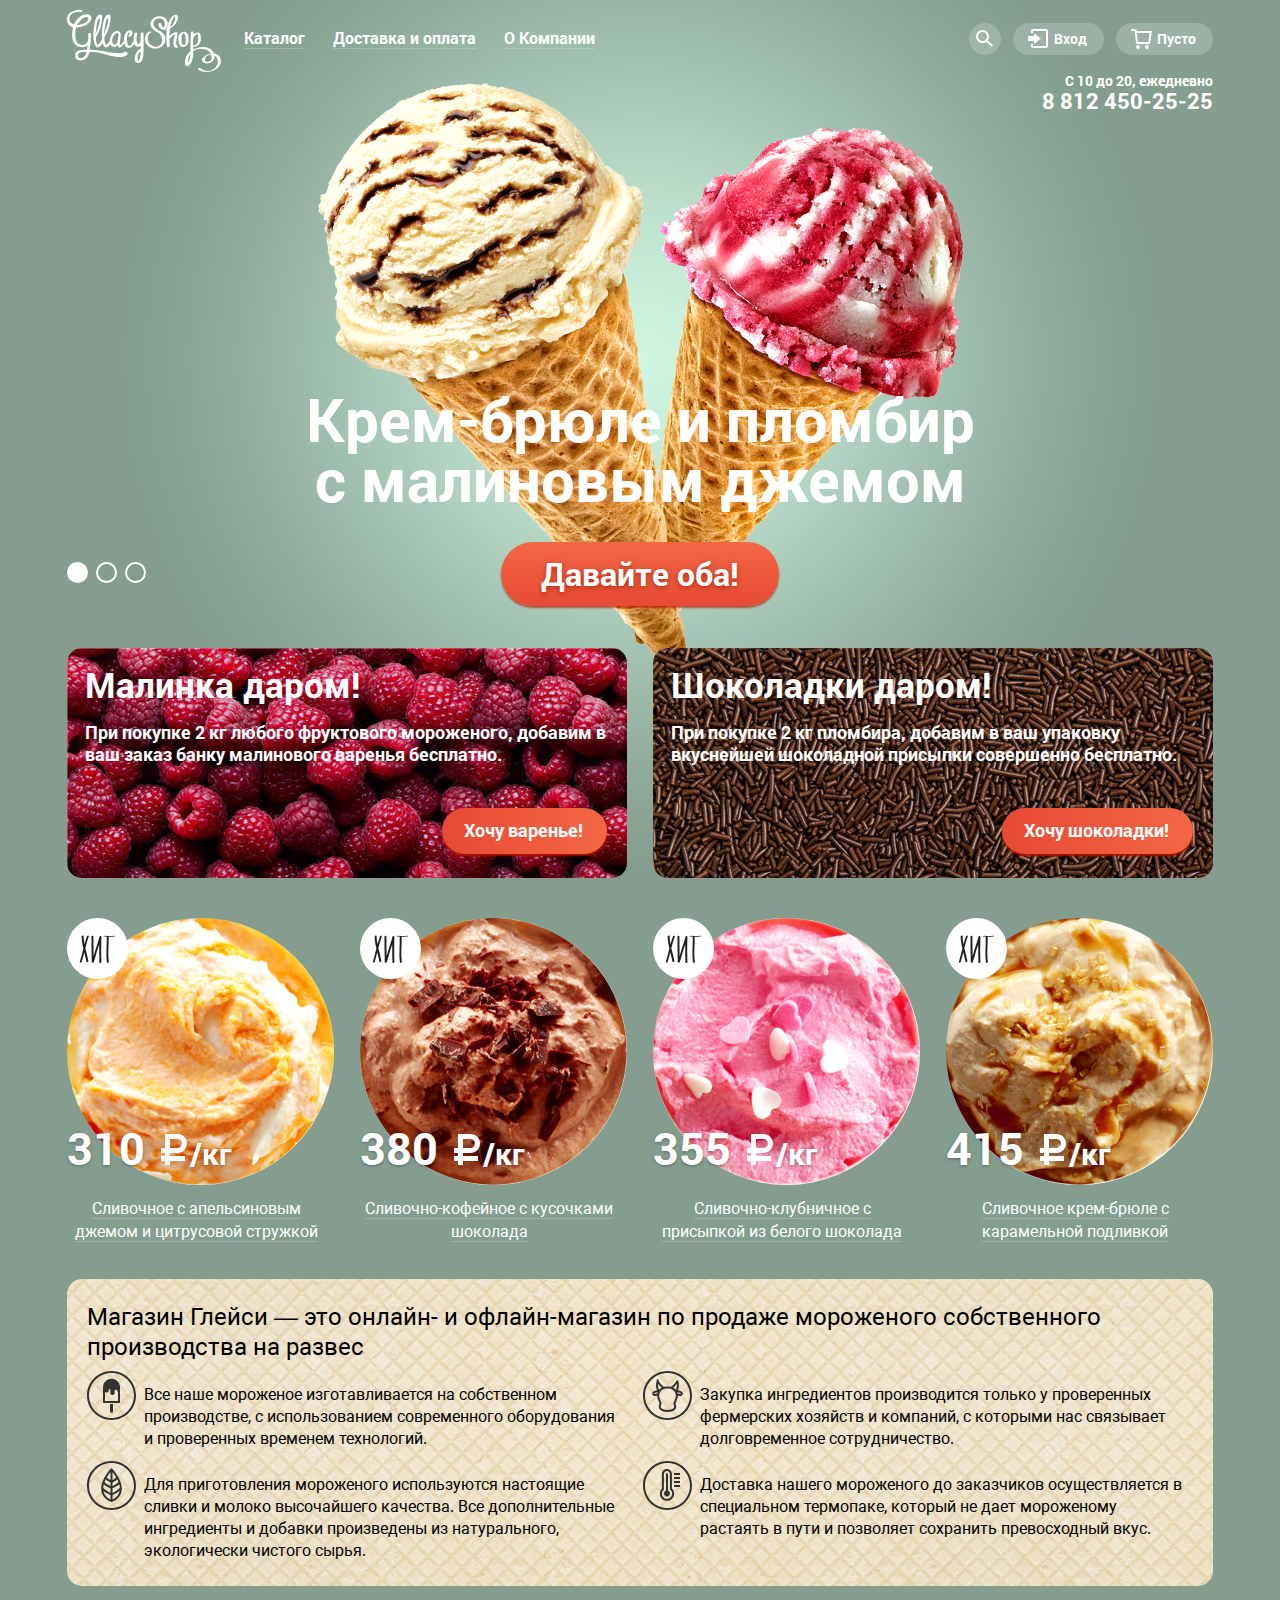
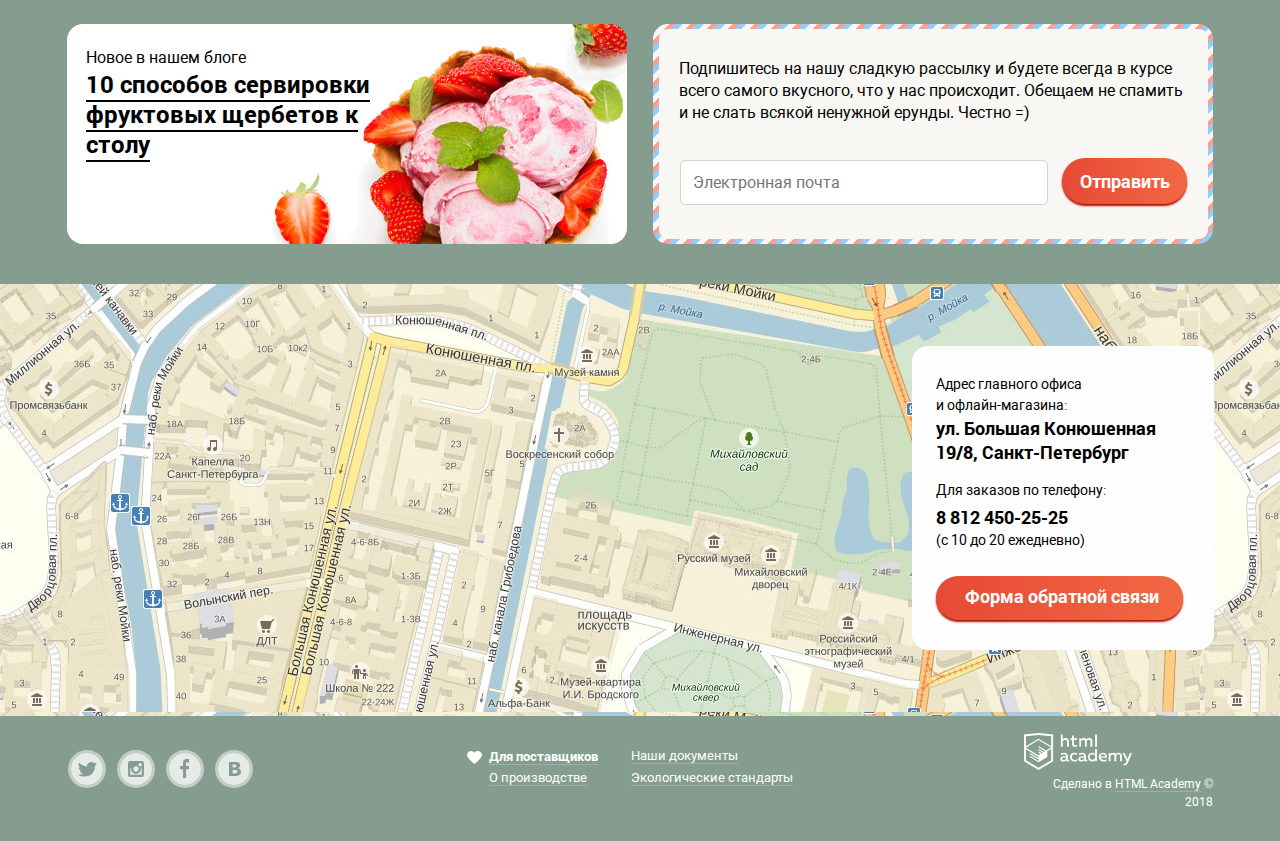
==== index.html @ 511d73eb "Оживление формы и карты" ====
<!DOCTYPE html>
<html lang="ru">

<head>
    <meta charset="utf-8">
    <title>HTML Academy: Глейси</title>
    <link href="css/normalize.css" rel="stylesheet">
    <link href="css/style.css" rel="stylesheet">
</head>

<body>
    <svg style="display:none">
        <symbol id="icon-search" viewBox="0 0 17 17">
            <path d="M16.958 15.527L11.75 10.32A6.455 6.455 0 0 0 13 6.5 6.5 6.5 0 1 0 6.5 13a6.465 6.465 0 0 0 3.839-1.263l5.205 5.204 1.414-1.414zM6.5 11C4.019 11 2 8.981 2 6.5S4.019 2 6.5 2 11 4.019 11 6.5 8.981 11 6.5 11z" />
        </symbol>
        <symbol id="icon-enter" viewBox="0 0 21 19">
            <path d="M6 14.875L12.917 9.5 6 4.125v2.917H-.042v4.917H6z" />
            <path d="M18 0H5C3.9 0 3 .9 3 2v2h2V2h13v15H5v-2H3v2c0 1.1.9 2 2 2h13c1.1 0 2-.9 2-2V2c0-1.1-.9-2-2-2z" />
        </symbol>
        <symbol id="icon-basket" viewBox="0 0 21 20">
            <path d="M5.657 2.031L5.422 0H0v2h3.64l1.5 13h13.988l1.699-12.969H5.657zM17.372 13H6.922L5.888 4.031h12.66L17.372 13z" />
            <circle cx="6.984" cy="18" r="2" />
            <circle cx="15.984" cy="18" r="2" />
        </symbol>
        <symbol id="icon-twitter" viewBox="0 0 32 32">
            <path d="M16 0C7.164 0 0 7.164 0 16c0 8.837 7.164 16 16 16 8.837 0 16-7.163 16-16 0-8.836-7.163-16-16-16zm7.944 12.809c-.251 6.516-3.463 10.832-10.992 10.702h-.486c-.447 0-4.543-.443-5.344-1.823 2.479.19 4.247-.406 5.12-1.136-1.048-.289-2.923-.461-3.251-2.848.384.104.618.221 1.299.113-1.307-.824-2.758-1.519-2.679-3.643.311.317 1.164.518 1.46.457-.768-.233-2.149-3.244-.974-4.781 1.984 1.79 4.075 3.482 7.804 3.643.227-2.214 1.24-3.699 3.168-4.325 1.84-.479 3.255.26 3.901 1.138.737-.224 1.453-.466 2.193-.685-.004.833-.569 1.463-.935 1.709.747.165 1.423-.475 1.423-.475-.184.963-1.094 1.725-1.707 1.954z" />
        </symbol>
        <symbol id="icon-instagram" viewBox="0 0 32 32">
            <path d="M20.916 16a4.938 4.938 0 1 1-9.877 0c0-.394.051-.773.138-1.14h-.897v6.838h11.396V14.86h-.897c.086.367.137.746.137 1.14z" />
            <path d="M15.978 18.659c1.466 0 2.659-1.193 2.659-2.659s-1.193-2.659-2.659-2.659c-1.466 0-2.659 1.193-2.659 2.659s1.192 2.659 2.659 2.659zm2.659-8.357h3.039v3.039h-3.039z" />
            <path d="M16 0C7.164 0 0 7.164 0 16c0 8.837 7.164 16 16 16 8.837 0 16-7.163 16-16 0-8.836-7.163-16-16-16zm7.955 21.698a2.285 2.285 0 0 1-2.279 2.279H10.279A2.285 2.285 0 0 1 8 21.698V10.302a2.286 2.286 0 0 1 2.279-2.279h11.396a2.286 2.286 0 0 1 2.279 2.279v11.396z" />
        </symbol>
        <symbol id="icon-fb" viewBox="0 0 32 32">
            <path d="M16 0C7.164 0 0 7.163 0 16s7.164 16 16 16c8.837 0 16-7.164 16-16S24.837 0 16 0zm4.062 9.455h-3.021v3.444h3.021v3.445h-3.021v8.61H14.02v-8.61H11v-3.445h3.021V9.455c0-1.902 1.353-3.445 3.021-3.445h3.021v3.445z" />
        </symbol>
        <symbol id="icon-vk" viewBox="0 0 32 32">
            <path d="M16.637 14.495c.402-.019.719-.082.951-.188.326-.145.54-.33.641-.559.101-.229.15-.496.15-.797 0-.232-.058-.465-.174-.697-.116-.232-.322-.405-.617-.517-.264-.1-.592-.155-.984-.165a76.242 76.242 0 0 0-1.652-.014h-.339v2.965h.565c.571 0 1.057-.009 1.459-.028zm1.481 2.589c-.282-.081-.672-.125-1.166-.132a127.97 127.97 0 0 0-1.55-.009h-.79v3.493h.264c1.014 0 1.74-.003 2.18-.009a3.2 3.2 0 0 0 1.212-.245c.377-.157.633-.364.774-.625s.214-.562.214-.9c0-.446-.088-.788-.261-1.03-.17-.241-.464-.423-.877-.543z" />
            <path d="M16 0C7.164 0 0 7.164 0 16c0 8.837 7.164 16 16 16 8.837 0 16-7.163 16-16 0-8.836-7.163-16-16-16zm6.602 20.531a3.73 3.73 0 0 1-1.124 1.327c-.552.415-1.161.71-1.823.886s-1.501.264-2.519.264h-6.121V8.987h5.443c1.13 0 1.957.038 2.48.113a5.126 5.126 0 0 1 1.561.5c.533.27.929.632 1.189 1.087.26.455.392.975.392 1.558 0 .678-.179 1.278-.536 1.795-.358.518-.863.92-1.517 1.208v.075c.917.182 1.642.559 2.179 1.13.537.571.807 1.325.807 2.261 0 .678-.138 1.283-.411 1.817z" />
        </symbol>
        <symbol id="heart" viewBox="0 0 15 13">
            <path d="M10.799 0c-1.35 0-2.551.65-3.3 1.661A4.097 4.097 0 0 0 4.199 0C1.875 0 0 1.806 0 4.044 0 7.223 7.499 13 7.499 13s7.499-5.777 7.499-8.956C14.998 1.806 13.123 0 10.799 0z" />
        </symbol>
        <symbol id="cream" viewBox="0 0 49 49">
            <path d="M24.5 0C10.969 0 0 10.969 0 24.5S10.969 49 24.5 49 49 38.031 49 24.5 38.031 0 24.5 0zm0 47C12.093 47 2 36.906 2 24.5 2 12.093 12.093 2 24.5 2 36.906 2 47 12.093 47 24.5 47 36.906 36.906 47 24.5 47z" />
            <path d="M24.5 7.625c-4.355 0-7.94 3.278-8.436 7.5H16v16.917h17V15.125h-.063c-.497-4.222-4.082-7.5-8.437-7.5zM31 30.042H18v-9.257c.275.337.705.631 1.542.631 1.292 0 2.125-.713 2.125-1.625v-.875a.854.854 0 1 1 1.708 0c0 .009-.005.017-.005.025 0 .007.005.01.005.017v3.292s-.031 1.833 2.125 1.833c2.109 0 2.125-1.75 2.125-1.75v-2.25h.001l-.001-.005a1.344 1.344 0 0 1 2.688 0c0 .031.021.088.021.088s.034.609.667.894v8.982zm-8 10.083a1.5 1.5 0 1 0 3 0V33h-3v7.125z" />
        </symbol>
        <symbol id="cow" viewBox="0 0 49 49">
            <path d="M24.5 0C10.969 0 0 10.969 0 24.5S10.969 49 24.5 49 49 38.031 49 24.5 38.031 0 24.5 0zm0 47C12.093 47 2 36.906 2 24.5 2 12.093 12.093 2 24.5 2 36.906 2 47 12.093 47 24.5 47 36.906 36.906 47 24.5 47z" />
            <path d="M34.811 19.342c.86-1.711 1.88-4.987.433-9.482a1 1 0 0 0-1.825-.182c-1.271 2.268-4.038 5.927-6.047 6.094-.03.002-.054.019-.083.024A16.242 16.242 0 0 0 24.5 15.5c-.103 0-1.311.009-2.801.292-.025-.004-.045-.019-.071-.021-2.004-.167-4.773-3.827-6.048-6.095a1 1 0 1 0-1.824.183c-1.448 4.494-.427 7.771.433 9.482-1.744.22-3.954.777-4.757 2.188-.388.682-.38 1.464.024 2.201.514.939 1.399 1.245 2.334 1.245.816 0 1.668-.233 2.349-.482-.004.54.026 1.08.129 1.612.288 1.496 1.131 3.636 1.748 5.197.188.479.396 1.004.509 1.324-.235.614-.672 1.812-.766 2.484-.112.801.114 2.147 1.121 3.306 1.443 1.659 4.006 2.5 7.619 2.5 3.612 0 6.176-.841 7.619-2.5 1.007-1.158 1.233-2.505 1.121-3.306-.094-.673-.53-1.87-.767-2.484.114-.319.32-.843.509-1.32.617-1.563 1.462-3.704 1.75-5.201a8.483 8.483 0 0 0 .135-1.61c.679.248 1.528.48 2.342.48.936 0 1.82-.306 2.334-1.245.404-.737.412-1.519.024-2.201-.801-1.41-3.011-1.967-4.755-2.187zm-.953-6.634c.428 3.06-.477 5.157-1.031 6.112a9.905 9.905 0 0 0-.798-.872c-.544-.526-1.199-.934-1.891-1.258 1.483-1.051 2.801-2.673 3.72-3.982zm-18.716.002c.916 1.304 2.229 2.919 3.706 3.97-.701.329-1.359.744-1.892 1.283-.276.279-.533.57-.771.872-.549-.943-1.468-3.054-1.043-6.125zM11.21 22.77c-.089-.163-.063-.21-.04-.25.223-.391 1.387-1.006 3.609-1.233-.116.29-.217.582-.302.878-1.265.673-2.998 1.091-3.267.605zm21.558 2.959c-.252 1.313-1.058 3.354-1.646 4.844-.398 1.01-.609 1.552-.683 1.877l-.066.302.114.287c.283.71.711 1.908.772 2.351.001.009.096.858-.649 1.716-.72.826-2.363 1.812-6.11 1.812-3.747 0-5.391-.986-6.11-1.812-.746-.857-.651-1.707-.65-1.716.062-.441.489-1.641.772-2.352l.114-.286-.066-.302c-.072-.326-.284-.869-.683-1.881-.587-1.489-1.392-3.528-1.645-4.841-.422-2.198.379-4.575 2.145-6.358 1.513-1.528 4.933-1.868 6.123-1.871 1.166 0 4.539.339 6.139 1.886 2.081 2.014 2.465 4.597 2.129 6.344zm5.021-2.959c-.263.479-1.974.07-3.238-.592a9.437 9.437 0 0 0-.297-.888c2.198.23 3.354.84 3.575 1.229.024.041.05.087-.04.251z" />
        </symbol>
        <symbol id="eco" viewBox="0 0 49 49">
            <path d="M24.5 0C10.969 0 0 10.969 0 24.5S10.969 49 24.5 49 49 38.031 49 24.5 38.031 0 24.5 0zm0 47C12.093 47 2 36.906 2 24.5 2 12.093 12.093 2 24.5 2 36.906 2 47 12.093 47 24.5 47 36.906 36.906 47 24.5 47z" />
            <path d="M34.807 26.756c-.45-9.493-9.197-18.693-9.586-19.097-.015-.015-.033-.023-.048-.037a.942.942 0 0 0-.118-.09.945.945 0 0 0-.13-.077c-.018-.009-.032-.022-.051-.03-.027-.011-.056-.011-.083-.02a.898.898 0 0 0-.297-.044c-.045 0-.089.002-.134.008a.957.957 0 0 0-.158.038c-.025.008-.052.008-.076.018-.018.007-.031.021-.049.029a.896.896 0 0 0-.133.079.95.95 0 0 0-.118.091c-.015.013-.033.021-.046.036-.389.404-9.14 9.608-9.587 19.105-.008.067-.017.133-.011.202-.013.363-.017.727-.003 1.091.369 10.256 9.978 12.82 10.075 12.845a.995.995 0 0 0 .494 0c.097-.024 9.706-2.589 10.074-12.845.013-.363.009-.727-.003-1.089.006-.073-.004-.142-.012-.213zM16.783 23.25c2.219 2.058 5.368 3.521 6.717 4.091v4.552c-2.448-1.196-6.219-3.341-7.302-5.228a17.06 17.06 0 0 1 .585-3.415zm2.024-5.096c1.513 1.688 3.602 2.646 4.693 3.059v3.94c-1.654-.76-4.424-2.216-6.016-4.043a29.164 29.164 0 0 1 1.323-2.956zm12.711 2.954c-1.59 1.824-4.362 3.283-6.018 4.044v-3.939c1.092-.413 3.183-1.372 4.695-3.062.489.949.935 1.94 1.323 2.957zM25.5 19.047v-8.008a45.239 45.239 0 0 1 3.651 5.229c-.953 1.374-2.536 2.276-3.651 2.779zm0 12.846v-4.552c1.35-.569 4.499-2.034 6.719-4.092.305 1.128.515 2.273.584 3.417-1.083 1.883-4.855 4.029-7.303 5.227zm-2-12.843c-1.113-.5-2.694-1.399-3.649-2.779a45.379 45.379 0 0 1 3.649-5.229v8.008zm-7.117 10.775c2.328 1.983 5.69 3.629 7.117 4.281v4.403c-2.092-.904-6.162-3.331-7.117-8.684zm9.117 8.696v-4.415c1.428-.653 4.792-2.3 7.121-4.284-.95 5.411-5.02 7.813-7.121 8.699z" />
        </symbol>
        <symbol id="thermo" viewBox="0 0 49 49">
            <path d="M24.5 0C10.969 0 0 10.969 0 24.5S10.969 49 24.5 49 49 38.031 49 24.5 38.031 0 24.5 0zm0 47C12.093 47 2 36.906 2 24.5 2 12.093 12.093 2 24.5 2 36.906 2 47 12.093 47 24.5 47 36.906 36.906 47 24.5 47z" />
            <path d="M28.938 13.125c0-2.774-2.257-5.031-5.031-5.031s-5.031 2.257-5.031 5.031v14.64c-1.281 1.322-2 3.067-2 4.923 0 3.929 3.196 7.125 7.125 7.125s7.125-3.196 7.125-7.125c0-1.942-.802-3.791-2.188-5.126V13.125zm.187 19.563c0 2.83-2.295 5.125-5.125 5.125-2.831 0-5.125-2.295-5.125-5.125 0-1.647.792-3.098 2-4.035V13.125c0-1.674 1.357-3.031 3.031-3.031 1.674 0 3.031 1.357 3.031 3.031v15.372c1.32.928 2.188 2.455 2.188 4.191z" />
            <path d="M25 29.559V13.188c0-.552-.447-1-1-1-.552 0-1 .448-1 1v16.371c-1.163.413-2 1.512-2 2.816 0 1.657 1.343 3 3 3s3-1.343 3-3c0-1.305-.837-2.403-2-2.816zM31 12h6v2h-6zM31 16h6v2h-6zM31 20h6v2h-6zM31 24h6v2h-6z" />
        </symbol>
        <symbol id="ruble" viewBox="0 0 31 36">
            <path fill="#FFF" d="M11 21h7.451c5.247 0 9.5-4.253 9.5-9.5S23.698 2 18.451 2H6v14H2v5h4v3H2v5h4v4h5v-4h15v-5H11v-3zm0-14h7.451v-.03a4.53 4.53 0 0 1 0 9.06V16H11V7z" />
        </symbol>
    </svg>

    <input class="visually-hidden" type="radio" id="product-1" name="toggle" checked>
    <input class="visually-hidden" type="radio" id="product-2" name="toggle">
    <input class="visually-hidden" type="radio" id="product-3" name="toggle">
    <div class="site-wrapper">

        <div class="container">
            <header class="header">
                <div class="header-wrapper">
                    <a class="header-logo">
                        <img src="img/logo.svg" width="154" height="64" alt="Логотип магазина мороженого «Глейси»">
                    </a>
                    <nav class="main-menu">
                        <ul class="main-menu-wrapper">
                            <li class="main-menu-item link-modal">
                                <a class="main-menu-link">Каталог</a>
                                <div class="modal-wrapper modal-wrapper-card">
                                    <ul class="main-menu-modal modal-card">
                                        <li class="modal-card-item">
                                            <a class="modal-card-link"><b>Новинки</b></a>
                                        </li>
                                        <li class="modal-card-item">
                                            <a class="modal-card-link" href="catalog.html">Сливочное</a>
                                        </li>
                                        <li class="modal-card-item">
                                            <a class="modal-card-link" href="#">Щербеты</a>
                                        </li>
                                        <li class="modal-card-item">
                                            <a class="modal-card-link" href="#">Фруктовый лед</a>
                                        </li>
                                        <li class="modal-card-item">
                                            <a class="modal-card-link" href="#">Мелорин</a>
                                        </li>
                                    </ul>
                                </div>
                            </li>
                            <li class="main-menu-item">
                                <a class="main-menu-link" href="#">Доставка и оплата</a>
                            </li>
                            <li class="main-menu-item">
                                <a class="main-menu-link" href="#">О Компании</a>
                            </li>
                        </ul>
                    </nav>
                    <ul class="shop-menu">
                        <li class="shop-menu-item shop-menu-search">
                            <a href="#" class="shop-menu-link search-link">
                                <svg class="icon-search" width="17" height="17">
                                    <use xlink:href="#icon-search"></use>
                                </svg>
                                <span class="visually-hidden">Поиск</span>
                            </a>
                            <div class="modal-wrapper modal-wrapper-search">
                                <section class="shop-menu-modal modal-search">
                                    <h2 class="visually-hidden">Форма поиска</h2>
                                    <form class="search-form" action="https://echo.htmlacademy.ru" method="get">
                                        <label class="visually-hidden" for="form-search">Поиск</label>
                                        <input type="text" name="search" id="form-search" placeholder="Что ищем?">
                                    </form>
                                </section>
                            </div>
                        </li>
                        <li class="shop-menu-item shop-menu-login">
                            <a href="#" class="shop-menu-link">
                                <svg class="icon-enter" width="21" height="19">
                                    <use xlink:href="#icon-enter"></use>
                                </svg>
                                Вход
                            </a>
                            <div class="modal-wrapper modal-wrapper-login">
                                <section class="shop-menu-modal modal-login">
                                    <form class="login-form" action="https://echo.htmlacademy.ru" method="post">
                                        <h2 class="visually-hidden">Личный кабинет</h2>
                                        <p>
                                            <label class="visually-hidden" for="login-email">Адрес электронной почты</label>
                                            <input type="email" name="email" id="login-email" value="" placeholder="Электронная почта" required>
                                        </p>
                                        <p>
                                            <label class="visually-hidden" for="login-password">Введите пароль</label>
                                            <input type="password" name="password" id="login-password" value="" placeholder="Пароль" required>
                                        </p>
                                        <div class="modal-login-wrapper">
                                            <button class="button" type="submit">Войти</button>
                                            <p class="login-password-info">
                                                <a href="#">Забыли пароль?</a>
                                                <a href="#">Новая регистрация</a>
                                            </p>
                                        </div>
                                    </form>
                                </section>
                            </div>
                        </li>
                        <li class="shop-menu-item basket">
                            <a class="shop-menu-link">
                                <svg class="icon-basket" width="21" height="20">
                                    <use xlink:href="#icon-basket"></use>
                                </svg>
                                Пусто
                            </a>
                        </li>
                    </ul>
                </div>

                <div class="time-and-phone">
                    <p class="time">С 10 до 20, ежедневно
                        <br>
                        <a class="phone" href="tel:+78124502525">8 812 450-25-25</a>
                    </p>
                </div>

            </header>

            <section class="slider">
                <div class="slider-controls">
                    <label for="product-1">Первый</label>
                    <label for="product-2">Второй</label>
                    <label for="product-3">Третий</label>
                </div>
                <ul class="slider-list">
                    <li class="slide-item slide" id="slide1">
                        <h3 class="slide-title">
                              Крем-брюле и пломбир с малиновым джемом
                          </h3>
                        <a href="#" class="button slide-button">Давайте оба!</a>
                    </li>
                    <li class="slide-item slide" id="slide2">
                        <h3 class="slide-title">
                              Шоколадный пломбир и лимонный сорбет
                          </h3>
                        <a href="#" class="button slide-button">Давайте оба!</a>
                    </li>
                    <li class="slide-item slide" id="slide3">
                        <h3 class="slide-title">
                              Пломбир с помадкой и клубничный щербет
                          </h3>
                        <a href="#" class="button slide-button">Давайте оба!</a>
                    </li>
                </ul>
            </section>
        </div>

        <main>
            <div class="container">
                <h1 class="visually-hidden">Магазин мороженого «Глейси»</h1>
                <section class="banners">
                    <h2 class="visually-hidden">Специальное предложение</h2>
                    <div class="index-columns">
                        <article class="banner banner-raspberries">
                            <h3>Малинка даром!</h3>
                            <p>При покупке 2 кг любого фруктового мороженого, добавим в ваш заказ банку малинового варенья бесплатно.</p>
                            <a href="#" class="button">Хочу варенье!</a>
                        </article>
                        <article class="banner banner-chocolate">
                            <h3>Шоколадки даром!</h3>
                            <p>При покупке 2 кг пломбира, добавим в ваш упаковку вкуснейшей шоколадной присыпки совершенно бесплатно.</p>
                            <a href="#" class="button">Хочу шоколадки!</a>
                        </article>
                    </div>
                </section>

                <section class="catalog">
                    <h2 class="visually-hidden">Популярные товары</h2>
                    <ul class="catalog-list">
                        <li class="catalog-item">
                            <article class="product product-hit">
                                <div class="product-image">
                                    <img src="img/product-1.jpg" width="267" height="267" alt="Сливочное с апельсиновым джемом и цитрусовой стружкой">
                                    <p class="product-price">310
                                        <svg class="ruble" width="31" height="36">
                                            <use xlink:href="#ruble"></use>
                                        </svg><span>/кг</span></p>
                                </div>
                                <h3>
                                    <a href="#">Сливочное с апельсиновым джемом и цитрусовой стружкой</a>
                                </h3>
                                <div class="product-hover">
                                    <a href="#" class="button button-quick-view">Быстрый просмотр</a>
                                </div>
                            </article>
                        </li>
                        <li class="catalog-item">
                            <article class="product product-hit">
                                <div class="product-image">
                                    <img src="img/product-2.jpg" width="267" height="267" alt="Сливочно-кофейное с кусочками шоколада">
                                    <p class="product-price">380
                                        <svg class="ruble" width="31" height="36">
                                            <use xlink:href="#ruble"></use>
                                        </svg><span>/кг</span></p>
                                </div>
                                <h3>
                                    <a href="#">Сливочно-кофейное с кусочками шоколада</a>
                                </h3>
                                <div class="product-hover">
                                    <a href="#" class="button button-quick-view">Быстрый просмотр</a>
                                </div>
                            </article>
                        </li>
                        <li class="catalog-item">
                            <article class="product product-hit">
                                <div class="product-image">
                                    <img src="img/product-3.jpg" width="267" height="267" alt="Сливочно-клубничное с присыпкой из белого шоколада">
                                    <p class="product-price">355
                                        <svg class="ruble" width="31" height="36">
                                            <use xlink:href="#ruble"></use>
                                        </svg><span>/кг</span></p>
                                </div>
                                <h3>
                                    <a href="#">Сливочно-клубничное с присыпкой из белого шоколада</a>
                                </h3>
                                <div class="product-hover">
                                    <a href="#" class="button button-quick-view">Быстрый просмотр</a>
                                </div>
                            </article>
                        </li>
                        <li class="catalog-item">
                            <article class="product product-hit">
                                <div class="product-image">
                                    <img src="img/product-4.jpg" width="267" height="267" alt="Сливочное крем-брюле с карамельной подливкой">
                                    <p class="product-price">415
                                        <svg class="ruble" width="31" height="36">
                                            <use xlink:href="#ruble"></use>
                                        </svg><span>/кг</span></p>
                                </div>
                                <h3>
                                    <a href="#">Сливочное крем-брюле с карамельной подливкой</a>
                                </h3>
                                <div class="product-hover">
                                    <a href="#" class="button button-quick-view">Быстрый просмотр</a>
                                </div>
                            </article>
                        </li>
                    </ul>
                </section>

                <section class="features">
                    <h2 class="visually-hidden">Наши преимущества</h2>
                    <p class="features-title">Магазин Глейси — это онлайн- и офлайн-магазин по продаже мороженого собственного производства на развес</p>
                    <ul>
                        <li>
                            <svg class="features-icon cream" width="49" height="49">
                                <use xlink:href="#cream"></use>
                            </svg>
                            <p>Все наше мороженое изготавливается на собственном производстве, с использованием современного оборудования и проверенных временем технологий.
                            </p>
                        </li>
                        <li>
                            <svg class="features-icon cow" width="49" height="49">
                                <use xlink:href="#cow"></use>
                            </svg>
                            <p>Закупка ингредиентов производится только у проверенных фермерских хозяйств и компаний, с которыми нас связывает долговременное сотрудничество.</p>
                        </li>
                        <li>
                            <svg class="features-icon eco" width="49" height="49">
                                <use xlink:href="#eco"></use>
                            </svg>
                            <p>Для приготовления мороженого используются настоящие сливки и молоко высочайшего качества. Все дополнительные ингредиенты и добавки произведены из натурального, экологически чистого сырья. </p>
                        </li>
                        <li>
                            <svg class="features-icon thermo" width="49" height="49">
                                <use xlink:href="#thermo"></use>
                            </svg>
                            <p>Доставка нашего мороженого до заказчиков осуществляется в специальном термопаке, который не дает мороженому растаять в пути и позволяет сохранить превосходный вкус.</p>
                        </li>
                    </ul>
                </section>

                <section class="page-section">
                    <h2 class="visually-hidden">Блог и обратная связь</h2>
                    <div class="index-columns">
                        <article class="new-blog">
                            <span>Новое в нашем блоге</span>
                            <h3 class="new-blog-title">
                                <a href="#">
                                    10 способов сервировки фруктовых щербетов к столу
                                </a>
                            </h3>
                        </article>

                        <section class="dispatch">
                            <form action="https://echo.htmlacademy.ru" method="post" class="appointment">
                                <p class="dispatch-text">Подпишитесь на нашу сладкую рассылку и будете всегда в курсе всего самого вкусного, что у нас происходит. Обещаем не спамить и не слать всякой ненужной ерунды. Честно =)</p>
                                <p>
                                    <label for="appointment-email" class="visually-hidden">Ваша электронная почта:</label>
                                    <input type="email" name="email" id="appointment-email" value="" placeholder="Электронная почта" required>
                                    <button class="button" type="submit">Отправить</button>
                                </p>
                            </form>
                        </section>
                    </div>
                </section>
            </div>

            <section class="map">
                <h2 class="visually-hidden">Как до нас добраться</h2>
                <div class="contacts-wrapper">
                    <div class="contacts">
                        <p class="contacts-text">Адрес главного офиса
                            <br> и офлайн-магазина:
                            <br>
                            <b class="contact-address">ул. Большая Конюшенная<br> 19/8, Санкт-Петербург</b>
                        </p>
                        <p class="contacts-text">Для заказов по телефону:
                            <br>
                            <b class="contact-phone">
                                <a href="tel:+78124502525">8 812 450-25-25</a>
                            </b>
                            <br> (с 10 до 20 ежедневно)
                        </p>
                        <a class="button button-map" href="form.html">Форма обратной связи</a>
                    </div>
                </div>
                <iframe src="https://yandex.ru/map-widget/v1/-/CBBinAbUXB" width="1350" height="429" frameborder="1" allowfullscreen="true"></iframe>
            </section>
        </main>

        <footer class="footer">
            <div class="container">
                <div class="footer-wrapper">
                    <ul class="footer-social">
                        <li>
                            <a class="social-btn" href="#" aria-label="Читайте нас в Твиттере">
                                <svg class="social-icon icon-twitter" width="32" height="32">
                                    <use xlink:href="#icon-twitter"></use>
                                </svg>
                                <span class="visually-hidden">Твиттер</span>
                            </a>
                        </li>
                        <li>
                            <a class="social-btn" href="#" aria-label="Читайте нас в Инстаграм">
                                <svg class="social-icon icon-instagram" width="32" height="32">
                                    <use xlink:href="#icon-instagram"></use>
                                </svg>
                                <span class="visually-hidden">Истаграм</span>
                            </a>
                        </li>
                        <li>
                            <a class="social-btn" href="#" aria-label="Читайте нас в Фейсбук">
                                <svg class="social-icon icon-fb" width="32" height="32">
                                    <use xlink:href="#icon-fb"></use>
                                </svg>
                                <span class="visually-hidden">Фейсбук</span>
                            </a>
                        </li>
                        <li>
                            <a class="social-btn" href="#" aria-label="Читайте нас в Вконтакте">
                                <svg class="social-icon icon-vk" width="32" height="32">
                                    <use xlink:href="#icon-vk"></use>
                                </svg>
                                <span class="visually-hidden">Вконтакте</span>
                            </a>
                        </li>
                    </ul>
                    <ul class="footer-menu">
                        <li>
                            <a class="footer-menu-link footer-menu-link-bold" href="#">
                                <svg class="heart" width="15" height="13">
                                    <use xlink:href="#heart"></use>
                                </svg>
                                <b>Для поставщиков</b>
                            </a>
                        </li>
                        <li>
                            <a class="footer-menu-link" href="#">Наши документы</a>
                        </li>
                        <li>
                            <a class="footer-menu-link" href="#">О производстве</a>
                        </li>
                        <li>
                            <a class="footer-menu-link" href="#">Экологические стандарты</a>
                        </li>
                    </ul>
                    <div class="footer-copyright">
                        <a class="html-logo-link" href="https://htmlacademy.ru/intensive/htmlcss">
                            <img src="img/logo-htmlacademy.svg" width="108" height="39" alt="Логотип HTML Academy">
                        </a>
                        <p>Сделано в <a class="copyright-link" href="https://htmlacademy.ru/">HTML Academy</a> © 2018</p>
                    </div>
                </div>
            </div>
        </footer>

        <section class="modal modal-feedback">
            <h2>Мы вам обязательно ответим!</h2>
            <form action="https://echo.htmlacademy.ru" method="post" class="feedback-form">
                <p>
                    <label for="feedback-name" class="visually-hidden">Введите ваше имя</label>
                    <input type="text" name="name" id="feedback-name" value="" placeholder="Как вас зовут?">
                </p>
                <p>
                    <label for="feedback-email" class="visually-hidden">Введите ваш E-mail</label>
                    <input type="email" name="email" id="feedback-email" value="" placeholder="Ваша почта для ответа?">
                </p>
                <p>
                    <label for="feedback-massage" class="visually-hidden">Введите ваше сообщение</label>
                    <textarea class="modal-feedback-message" name="message" id="feedback-massage" placeholder="Напишите нам что-нибудь..."></textarea>
                </p>
                <div class="feedback-button-wrapper">
                    <button class="button modal-button" type="submit">Отправить</button>
                </div>

            </form>
            <button class="modal-close" type="button">Закрыть</button>
        </section>

    </div>
    <div class="modal-overlay"></div>
    
    <script>
        var link = document.querySelector(".button-map");
        var popup = document.querySelector(".modal-feedback");
        var overlay = document.querySelector(".modal-overlay");
        var close = document.querySelector(".modal-close");
        var form = popup.querySelector(".feedback-form");
        var name = popup.querySelector("[name=name]");
        var email = popup.querySelector("[name=email]");
        var message = popup.querySelector("[name=message]");
        
        link.addEventListener("click", function (evt) {
            evt.preventDefault();
            popup.classList.add("modal-feedback-show");
            overlay.classList.add("modal-overlay-show");
        });
        
        close.addEventListener("click", function (evt) {
            evt.preventDefault();
            popup.classList.remove("modal-feedback-show");
            overlay.classList.remove("modal-overlay-show");
        });
        
        form.addEventListener("submit", function (evt) {
            if (!name.value || !email.value || !message.value) {
                evt.preventDefault();
                console.log("введите данные");
            }
        });
        
        window.addEventListener("keydown", function (evt) {
            if (evt.keyCode === 27) {
                if (popup.classList.contains("modal-feedback-show")) {
                    evt.preventDefault();
                    popup.classList.remove("modal-feedback-show");
                    overlay.classList.remove("modal-overlay-show");
                }
            }
        });
    </script>
</body>

</html>
---- css/style.css ----
@font-face {
	font-family: "Roboto";
	src: url("../fonts/roboto/roboto.woff2"), url("../fonts/roboto/roboto.woff");
	font-weight: normal;
}

@font-face {
	font-family: "Roboto";
	src: url("../fonts/roboto/robotobold.woff2"), url("../fonts/roboto/robotobold.woff");
	font-weight: 700;
}

@keyframes display {
    0% { opacity: 0; }
    20% { opacity: 0.2; }
    40%  { opacity: 0.4; }
    60%  { opacity: 0.6; }
    80%  { opacity: 0.8; }
    100%  { opacity: 1; }
}

body {
	margin: 0;
	padding: 0;
	font-family: "Roboto", Arial, sans-serif;
	font-size: 16px;
	line-height: 1.2;
	font-weight: 700;
	color: #ffffff;
	text-transform: none;
}

.inner-page {
	background-color: #849d8f;
}

.inner-page .header-logo {
	margin-bottom: 0;
}

.inner-page .header {
	margin-bottom: -15px;
}

a {
	text-decoration: none;
}

img {
	max-width: 100%;
	height: auto;
}

.page-title {
	font-size: 35px;
	line-height: 41px;
	margin: 0;
	margin-bottom: 29px;
}

.button {
	font: inherit;
	font-size: 18px;
	line-height: 24px;
	font-weight: 700;
	padding-top: 10px;
	padding-right: 24px;
	padding-bottom: 12px;
	padding-left: 22px;
	text-align: center;
	color: #ffffff;
	text-transform: none;
	background-color: #ec583c;
	background-image: -webkit-gradient( linear, left top, right top, from(rgb(231, 74, 53)), to(rgb(242, 104, 67)));
	background-image: -webkit-linear-gradient( left, rgb(231, 74, 53) 0%, rgb(242, 104, 67) 100%);
	background-image: -o-linear-gradient( left, rgb(231, 74, 53) 0%, rgb(242, 104, 67) 100%);
	background-image: linear-gradient( 90deg, rgb(231, 74, 53) 0%, rgb(242, 104, 67) 100%);
	border: none;
	border-radius: 23px;
	-webkit-box-shadow: 0 2px 2px #ac1000;
	        box-shadow: 0 2px 2px #ac1000;
}

.modal-feedback.modal-feedback-show {
	display: block;
    animation-name: display;
    animation-duration: 0.3s;
}

.modal-overlay.modal-overlay-show {
    display: block;
}

.container {
	width: 1146px;
	margin: 0 auto;
	padding: 0 27px;
}

.index-columns {
	display: -webkit-box;
	display: -ms-flexbox;
	display: flex;
	-webkit-box-pack: justify;
	    -ms-flex-pack: justify;
	        justify-content: space-between;
	margin-bottom: 40px;
}

.header {
	padding-top: 9px;
	margin-bottom: 276px;
}

.header-logo {
	width: 154px;
	height: 64px;
}

.header-wrapper {
	display: -webkit-box;
	display: -ms-flexbox;
	display: flex;
	-webkit-box-align: start;
	    -ms-flex-align: start;
	        align-items: flex-start;
	width: 100%;
	margin: 0;
}

.slider {
	margin-bottom: 42px;
}

.slide-button {
	font-size: 32px;
	line-height: 44px;
	text-shadow: 0px 2px 5px rgba(160, 32, 11, 0.76);
}

.button:hover {
	background-color: #f07963;
	-webkit-box-shadow: 0 2px 2px #ac1000;
	        box-shadow: 0 2px 2px #ac1000;
}

.button:active {
	background-color: #ec583c;
	-webkit-box-shadow: inset 0 2px 2px #942718;
	        box-shadow: inset 0 2px 2px #942718;
	background-image: -webkit-gradient( linear, left top, right top, from(rgb(242, 104, 67)), to(rgb(231, 74, 53)));
	background-image: -webkit-linear-gradient( left, rgb(242, 104, 67) 0%, rgb(231, 74, 53) 100%);
	background-image: -o-linear-gradient( left, rgb(242, 104, 67) 0%, rgb(231, 74, 53) 100%);
	background-image: linear-gradient( 90deg, rgb(242, 104, 67) 0%, rgb(231, 74, 53) 100%);
}

.slider ul {
	margin: 0;
	padding: 0;
	list-style: none;
}

.slider-item {
	font-size: 60px;
	line-height: 60px;
	text-align: center;
}

.visually-hidden:not(:focus):not(:active),
input[type="checkbox"].visually-hidden,
input[type="radio"].visually-hidden {
	position: absolute;
	width: 1px;
	height: 1px;
	margin: -1px;
	border: 0;
	padding: 0;
	white-space: nowrap;
	-webkit-clip-path: inset(100%);
	        clip-path: inset(100%);
	clip: rect(0 0 0 0);
	overflow: hidden;
}

.site-wrapper {
	min-width: 1200px;
	background-color: #849d8f;
	background-image: url("../img/background-1.png");
	background-position: top center;
	background-repeat: no-repeat;
	-webkit-transition: background-image 0.5s ease, background-color 0.5s ease;
	-o-transition: background-image 0.5s ease, background-color 0.5s ease;
	transition: background-image 0.5s ease, background-color 0.5s ease;
}

.site-wrapper:before,
.site-wrapper:after {
	content: "";
	visibility: hidden;
}

.site-wrapper:before {
	background-image: url("../img/background-2.png");
}

.site-wrapper:after {
	background-image: url("../img/background-3.png");
}

.slider {
	position: relative;
	text-align: center;
	color: #ffffff;
}

.slider-list {
	margin: 0;
	padding: 0;
	list-style: none;
}

.slide-title {
	width: 700px;
	margin: 0 auto;
	margin-bottom: 33px;
	font-size: 60px;
	line-height: 60px;
	font-weight: 700;
}

.slide-button {
	display: inline-block;
	padding: 10px 40px;
	font-weight: 600;
	font-size: 32px;
	line-height: 44px;
	text-align: center;
	color: #ffffff;
	vertical-align: top;
	text-decoration: none;
	text-shadow: 0 2px 5px rgba(160, 32, 11, 0.76);
	background: #f26843;
	background: -webkit-gradient(linear, left top, left bottom, from(#f26843), to(#e74a35));
	background: -webkit-linear-gradient(top, #f26843 0%, #e74a35 100%);
	background: -o-linear-gradient(top, #f26843 0%, #e74a35 100%);
	background: linear-gradient(to bottom, #f26843 0%, #e74a35 100%);
	border-radius: 50px;
	-webkit-box-shadow: 0 2px 2px rgba(172, 16, 0, 0.64);
	        box-shadow: 0 2px 2px rgba(172, 16, 0, 0.64);
	border: none;
	cursor: pointer;
}

.button:hover {
	background: -webkit-gradient(linear, left top, left bottom, from(#f58669), to(#ec6f5e));
	background: -webkit-linear-gradient(top, #f58669 0%, #ec6f5e 100%);
	background: -o-linear-gradient(top, #f58669 0%, #ec6f5e 100%);
	background: linear-gradient(to bottom, #f58669 0%, #ec6f5e 100%);
	-webkit-box-shadow: 0 2px 2px rgba(172, 16, 0, 1);
	        box-shadow: 0 2px 2px rgba(172, 16, 0, 1);
}

.button:active {
	background: -webkit-gradient(linear, left top, left bottom, from(#d84732), to(#e1613e));
	background: -webkit-linear-gradient(top, #d84732 0%, #e1613e 100%);
	background: -o-linear-gradient(top, #d84732 0%, #e1613e 100%);
	background: linear-gradient(to bottom, #d84732 0%, #e1613e 100%);
	-webkit-box-shadow: inset 0 2px 2px rgba(172, 16, 0, 1);
	        box-shadow: inset 0 2px 2px rgba(172, 16, 0, 1);
}

.slider-controls {
	position: absolute;
	bottom: 23px;
	left: 0;
	z-index: 8;
	font-size: 0;
}

.slider-controls label {
	display: inline-block;
	width: 17px;
	height: 17px;
	margin-right: 8px;
	vertical-align: top;
	background-color: transparent;
	border: 2px solid #ffffff;
	border-radius: 50%;
	cursor: pointer;
}

.slider-controls label:hover {
	background-color: rgba(248, 247, 244, 0.4);
}

#product-1:checked~.site-wrapper {
	background-color: #849d8f;
	background-image: url("../img/background-1.png");
}

#product-2:checked~.site-wrapper {
	background-color: #8996a6;
	background-image: url("../img/background-2.png");
}

#product-3:checked~.site-wrapper {
	background-color: #9d8b84;
	background-image: url("../img/background-3.png");
}

.slide {
	display: none;
}

#product-1:checked~.site-wrapper #slide1,
#product-2:checked~.site-wrapper #slide2,
#product-3:checked~.site-wrapper #slide3 {
	display: block;
}

#product-1:checked~.site-wrapper label[for="product-1"],
#product-2:checked~.site-wrapper label[for="product-2"],
#product-3:checked~.site-wrapper label[for="product-3"] {
	background-color: #ffffff;
	;
}

.main-menu ul {
	margin: 0;
	padding: 0;
	list-style: none;
}

.main-menu a {
	color: #ffffff;
	border-bottom: 1px solid rgba(255, 255, 255, 0.2);
}

.main-menu {
	width: 419px;
	margin-top: 13px;
	margin-left: 9px;
	margin-right: 26px;
	font-size: 16px;
	line-height: 18px;
}

.main-menu-item:hover {
	color: #000000;
	background-color: #f8f7f4;
	border-radius: 16px;
}

.main-menu-item:hover .main-menu-link {
	color: #000000;
	border: none;
}

.main-menu-item:active {
	color: #000000;
	background-color: #f8f7f4;
	-webkit-box-shadow: inset 0px 2px 1px 0px #696969;
	        box-shadow: inset 0px 2px 1px 0px #696969;
	border-radius: 16px;
}

.main-menu-item:active a {
	color: #000000;
	border: none;
}

.main-menu-modal {
	font-size: 14px;
	line-height: 16px;
	font-weight: 400;
	background-color: #f8f7f4;
	-webkit-box-shadow: 0px 20px 20px 0px rgba(0, 0, 0, 0.4);
	        box-shadow: 0px 20px 20px 0px rgba(0, 0, 0, 0.4);
}

.main-menu-modal a {
	color: #000000;
}

.main-menu-modal li:hover {
	background-color: #fbded7;
}

.main-menu-modal li:active {
	background-color: #f6b5a5;
}

.main-menu-wrapper {
	display: -webkit-box;
	display: -ms-flexbox;
	display: flex;
	-ms-flex-wrap: wrap;
	    flex-wrap: wrap;
}

.main-menu-modal a {
	display: block;
	border: none;
}

.main-menu-item {
	position: relative;
	padding-top: 7px;
	padding-right: 13px;
	padding-bottom: 9px;
	padding-left: 14px;
	margin-right: 1px;
}

.modal-wrapper {
	position: absolute;
}

.modal-wrapper-card {
	top: 30px;
	left: -5px;
}

.modal-wrapper-search {
	top: 30px;
	right: 0;
}

.modal-wrapper-login {
	top: 30px;
	right: 0;
}

.modal-card {
	display: none;
	position: relative;
	width: 143px;
	margin-top: 10px;
	padding-bottom: 6px;
	border-radius: 5px;
}

.link-modal:hover .modal-card {
	display: block;
	margin-top: 10px;
	padding-bottom: 6px;
	z-index: 2;
}

.modal-card-item:first-child {
	position: relative;
	margin-bottom: 4px;
}

.modal-card-item:first-child .modal-card-link {
	padding-top: 11px;
	padding-bottom: 13px;
	font-weight: 700;
}

.modal-card-item:not(:first-child):not(:last-child) {
	margin-bottom: 3px;
}

.modal-card-link {
	padding-top: 5px;
	padding-bottom: 7px;
	padding-left: 19px;
	font-weight: 400;
}

.modal-card-item:first-child::before {
	content: "";
	position: absolute;
	left: 5%;
	width: 90%;
	bottom: 1px;
	height: 1px;
	background-color: #d1d0ce;
}

.main-menu-modal .modal-card-current:hover,
.main-menu-modal .modal-card-current:active {
	background-color: #d07058;
}

.modal-card-current {
	background-color: #d07058;
}

.modal-card-current .modal-card-link {
	color: #ffffff;
}

.shop-menu {
	display: -webkit-box;
	display: -ms-flexbox;
	display: flex;
	-ms-flex-wrap: wrap;
	    flex-wrap: wrap;
	-webkit-box-pack: end;
	    -ms-flex-pack: end;
	        justify-content: flex-end;
	-webkit-box-align: center;
	    -ms-flex-align: center;
	        align-items: center;
	width: 293px;
	margin-top: 9px;
	margin-left: auto;
	padding: 0;
	padding-top: 5px;
	font-size: 14px;
	line-height: 16px;
	list-style: none;
}

.shop-menu-item {
	position: relative;
	display: inline-block;
	background-color: rgba(255, 255, 255, 0.2);
}

.shop-menu-item:not(:last-child) {
	margin-right: 12px;
}

.shop-menu-link {
    display: -webkit-box;
	display: -ms-flexbox;
	display: flex;
    -webkit-box-align: center;
	    -ms-flex-align: center;
	        align-items: center;    
    
	color: #ffffff;
	vertical-align: top;
}

.shop-menu-link svg {
	margin-right: 5px;
}

.shop-menu-search {
	position: relative;
    padding-top: 7px;
    padding-left: 7px;
    padding-right: 8px;
    padding-bottom: 8px;
	border-radius: 50%;
}

.shop-menu-search svg {
	margin: 0;
}

.shop-menu-login {
	position: relative;
    padding-top: 6px;
    padding-left: 9px;
    padding-bottom: 7px;
    padding-right: 17px;
}

.basket {
	position: relative;
    padding-top: 6px;
    padding-left: 9px;
    padding-bottom: 6px;
    padding-right: 17px;
}

.shop-menu-item:not(.shop-menu-search) {
	border-radius: 16px;
}

.shop-menu-item:hover:not(.basket) {
	background-color: #f8f7f4;
	fill: #000000;
}

.icon-search,
.icon-enter,
.icon-basket {
	fill: #ffffff;
	-webkit-transition: fill 0.3s ease;
	-o-transition: fill 0.3s ease;
	transition: fill 0.3s ease;
}

.shop-menu-item:hover:not(.basket) .icon-search,
.shop-menu-item:hover:not(.basket) .icon-enter {
	fill: #000000;
}

.shop-menu-link:not(.search-link) {
	padding-left: 6px;
}

.shop-menu-item:hover:not(.basket) .shop-menu-link {
	color: #000000;
}

.shop-menu-modal {
	background-color: #f8f7f4;
	-webkit-box-shadow: 0px 20px 20px 0px rgba(0, 0, 0, 0.4);
	        box-shadow: 0px 20px 20px 0px rgba(0, 0, 0, 0.4);
}

.modal-search,
.modal-login {
	display: none;
	position: relative;
	z-index: 2;
}

.shop-menu-search:hover .modal-search {
	display: block;
}

.shop-menu-login:hover .modal-login {
	display: block;
}

.modal-search {
	padding-top: 18px;
	padding-bottom: 19px;
	padding-left: 14px;
	padding-right: 31px;
	margin-top: 6px;
	width: 342px;
	font-size: 14px;
	border-radius: 5px;
	-webkit-box-sizing: border-box;
	        box-sizing: border-box;
}

.modal-search form {
	display: block;
}

.modal-search input {
	width: 273px;
	padding-left: 12px;
	padding-top: 10px;
	padding-bottom: 14px;
	padding-right: 24px;
	margin: 1px;
	font-family: inherit;
	font-size: 16px;
	font-weight: 700;
	background-color: #ffffff;
	border: 1px solid #d3d3d2;
	border-radius: 5px;
}

.modal-search input::-webkit-input-placeholder {
	font-weight: 400;
}

.modal-search input::-moz-placeholder {
	font-weight: 400;
}

.modal-search input:-ms-input-placeholder {
	font-weight: 400;
}

.modal-search input:hover {
	border: 2px solid #c7c6c5;
	border-radius: 5px;
	margin: 0;
}

.modal-search input:focus {
	border: 2px solid #8fbdec;
	border-radius: 5px;
	margin: 0;
	outline: 0;
}

.modal-login {
	width: 236px;
	padding: 20px 19px;
	margin-top: 6px;
	border-radius: 5px;
}

.modal-login form {
	font-size: 14px;
}

.modal-login input::-webkit-input-placeholder {
	font-weight: 400;
}

.modal-login input::-moz-placeholder {
	font-weight: 400;
}

.modal-login input:-ms-input-placeholder {
	font-weight: 400;
}

.modal-login input {
	font-family: inherit;
	font-size: 16px;
	font-weight: 700;
	width: 216px;
	padding: 12px 11px;
	margin: 1px;
	margin-bottom: 19px;
	background-color: #ffffff;
	border: 1px solid #d3d3d2;
	border-radius: 5px;
}

.modal-login input:hover {
	margin: 0;
	margin-bottom: 18px;
	border: 2px solid #c7c6c5;
	border-radius: 5px;
}

.modal-login input:focus {
	margin: 0;
	margin-bottom: 18px;
	border: 2px solid #8fbdec;
	border-radius: 5px;
	outline: 0;
}

.modal-login .button {
	padding-top: 10px;
	padding-right: 24px;
	padding-bottom: 10px;
	padding-left: 22px;
	border-radius: 17px;
}

.modal-login p {
	margin: 0;
}

.login-password-info {
	display: -webkit-box;
	display: -ms-flexbox;
	display: flex;
	-webkit-box-orient: vertical;
	-webkit-box-direction: normal;
	    -ms-flex-direction: column;
	        flex-direction: column;
}

.login-password-info a:first-child {
	margin-bottom: 7px;
}

.login-password-info a {
	font-size: 13px;
	font-weight: 400;
	color: #000000;
	border-bottom: 1px solid #000000;
}

.modal-login-wrapper {
	display: -webkit-box;
	display: -ms-flexbox;
	display: flex;
	-ms-flex-wrap: wrap;
	    flex-wrap: wrap;
	-webkit-box-align: start;
	    -ms-flex-align: start;
	        align-items: flex-start;
	-webkit-box-pack: justify;
	    -ms-flex-pack: justify;
	        justify-content: space-between;
}

.modal-login-wrapper .button {
	display: block;
	margin-right: 15px;
}

.time-and-phone {
	font-size: 14px;
	line-height: 16px;
	text-align: right;
}

.time-and-phone p {
	margin: 0;
}

.phone {
	color: #ffffff;
	font-size: 22px;
	line-height: 24px;
}

.banners {
	margin-bottom: 40px;
}

.banners h3 {
	font-size: 35px;
	line-height: 41px;
	padding: 0;
	margin: 0;
}

.banners p {
	font-size: 18px;
	line-height: 22px;
}

.banner {
	width: 560px;
	height: 230px;
}

.banner-raspberries {
	color: #ffffff;
	background-color: #5d1121;
	background-image: url("../img/raspberries.jpg");
	background-repeat: no-repeat;
}

.banner-chocolate {
	color: #ffffff;
	background-color: #42271b;
	background-image: url("../img/chocolate.jpg");
	background-repeat: no-repeat;
}

.banner {
	position: relative;
	width: 560px;
	min-height: 228px;
	padding-top: 16px;
	padding-right: 21px;
	padding-left: 18px;
	font-size: 18px;
	-webkit-box-sizing: border-box;
	        box-sizing: border-box;
	border-radius: 15px;
}

.banners h3 {
	font-size: 35px;
	line-height: 41px;
	margin-bottom: 16px;
	margin-top: 0;
}

.banners p {
	margin-top: 0;
	margin-bottom: 12px;
	font-size: 18px;
	line-height: 22px;
}

.banners .button {
	position: absolute;
	right: 20px;
	bottom: 24px;
	padding-top: 10px;
	padding-right: 24px;
	padding-bottom: 12px;
	padding-left: 22px;
	border-radius: 23px;
}

.catalog-list {
	display: -webkit-box;
	display: -ms-flexbox;
	display: flex;
	-ms-flex-wrap: wrap;
	    flex-wrap: wrap;
	margin-bottom: 40px;
	-webkit-box-pack: justify;
	    -ms-flex-pack: justify;
	        justify-content: space-between;
}

.catalog ul {
	margin: 0;
	padding: 0;
	list-style: none;
}

.catalog a:not(.button) {
	font-size: 16px;
	line-height: 22px;
	font-weight: 400;
	color: #ffffff;
	border-bottom: 1px solid rgba(255, 255, 255, 0.2);
}

.catalog a:hover:not(.button),
.catalog a:active:not(.button) {
	color: #ffbc9e;
	border-bottom: 1px solid #ffbc9e;
}

.product {
	position: relative;
	margin-bottom: 36px;
	z-index: 1;
	width: 267px;
}

.product-hit::before {
	content: "";
	position: absolute;
	top: 0;
	left: 0;
	width: 61px;
	height: 61px;
	z-index: 3;
	background-image: url(../img/hit.svg);
}

.product-image {
	position: relative;
	z-index: 2;
	margin-bottom: 9px;
}

.catalog-item img {
	border-radius: 50%;
}

.product-price {
	position: absolute;
	margin: 0;
	bottom: 12px;
	left: 0;
	z-index: 3;
	font-size: 45px;
	line-height: 45px;
	text-shadow: 0px 1px 3px rgba(49, 50, 53, 0.5);
}

.product-price span {
	font-size: 30px;
}

.ruble {
	margin-top: -7px;
	margin-left: 3px;
	vertical-align: middle;
}

.product h3 {
	position: relative;
	margin: 0;
	z-index: 3;
	width: 258px;
	font-size: 16px;
	line-height: 22px;
	text-align: center;
}

.catalog-item:hover .product-hover {
	opacity: 1;
}

.catalog-item:hover .product {
	z-index: 2;
}

.product-hover {
	position: absolute;
	top: -6px;
	left: -13px;
	z-index: 1;
	opacity: 0;
	padding-top: 11px;
	padding-left: 13px;
	padding-right: 13px;
	width: 100%;
	height: 394px;
	text-align: center;
	background-color: rgba(248, 247, 244, 0.2);
	border-radius: 5px;
	-webkit-box-shadow: 0px 20px 20px 0px rgba(0, 0, 0, 0.4);
	        box-shadow: 0px 20px 20px 0px rgba(0, 0, 0, 0.4);
}

.product-hover .button {
	position: absolute;
	bottom: 21px;
	padding-left: 16px;
	padding-right: 17px;
	border-radius: 27px;
	-webkit-transform: translate(-50%, 0);
	    -ms-transform: translate(-50%, 0);
	        transform: translate(-50%, 0);
	white-space: nowrap;
}

.features {
	width: 100%;
	position: relative;
	padding-top: 23px;
	padding-right: 30px;
	padding-left: 20px;
	margin-bottom: 38px;
	-webkit-box-sizing: border-box;
	        box-sizing: border-box;
	color: #000000;
	background-color: #e0d4bc;
	background-image: url("../img/waffle.jpg");
	background-position: top center;
	background-repeat: repeat-x;
	border-radius: 15px;
}

.features ul {
	display: -webkit-box;
	display: -ms-flexbox;
	display: flex;
	-ms-flex-wrap: wrap;
	    flex-wrap: wrap;
	-webkit-box-pack: justify;
	    -ms-flex-pack: justify;
	        justify-content: space-between;
	margin: 0;
	padding: 0;
	list-style: none;
}

.features li {
	position: relative;
	width: 540px;
	margin-bottom: 24px;
	padding-left: 57px;
	font-size: 16px;
	line-height: 22px;
	font-weight: 400;
	-webkit-box-sizing: border-box;
	        box-sizing: border-box;
}

.features .features-title {
	font-size: 24px;
	line-height: 30px;
	;
	font-weight: 400;
	margin-top: 0;
	margin-bottom: 22px;
}

.features-icon {
	position: absolute;
	top: -13px;
	left: 0;
	fill: #323232;
}

.features p {
	margin: 0;
	padding: 0;
}

.new-blog {
	position: relative;
	display: inline-block;
	width: 560px;
	padding-top: 23px;
	padding-right: 20px;
	padding-bottom: 85px;
	padding-left: 19px;
	color: #000000;
	background-color: #ffffff;
	background-image: url("../img/strawberry.jpg");
	background-repeat: no-repeat;
	border-radius: 16px;
	-webkit-box-sizing: border-box;
	        box-sizing: border-box;
}

.new-blog span {
	font-size: 16px;
	line-height: 22px;
	font-weight: 500;
}

.new-blog-title {
	margin: 0;
	width: 290px;
}

.new-blog a {
	color: #000000;
	font-size: 24px;
	line-height: 30px;
	font-weight: 700;
	border-bottom: 2px solid #000000;
}

.dispatch {
	position: relative;
	z-index: 0;
	display: inline-block;
	width: 560px;
	padding-top: 18px;
	padding-right: 24px;
	padding-left: 26px;
	font-size: 16px;
	line-height: 22px;
	font-weight: 400;
	color: #000000;
	border-radius: 16px;
	-webkit-box-sizing: border-box;
	        box-sizing: border-box;
}

.dispatch::before,
.dispatch::after {
	content: "";
	position: absolute;
}

.dispatch::before {
	top: 0;
	right: 0;
	bottom: 0;
	left: 0;
	z-index: -1;
	background: -webkit-repeating-linear-gradient(135deg, #f8f7f4, #f8f7f4 5px, #92cdff 6px, #92cdff 10px, #fe9e90 11px, #fe9e90 15px);
	background: -o-repeating-linear-gradient(135deg, #f8f7f4, #f8f7f4 5px, #92cdff 6px, #92cdff 10px, #fe9e90 11px, #fe9e90 15px);
	background: repeating-linear-gradient(-45deg, #f8f7f4, #f8f7f4 5px, #92cdff 6px, #92cdff 10px, #fe9e90 11px, #fe9e90 15px);
	border-radius: 15px;
}

.dispatch::after {
	top: 5px;
	right: 5px;
	bottom: 5px;
	left: 6px;
	z-index: -1;
	background-color: #f8f7f4;
	border-radius: 9px;
}

.dispatch-text {
	margin-bottom: 34px;
}

.dispatch input {
	margin: 1px;
	margin-right: 10px;
	padding: 12px 12px;
	width: 342px;
	font-family: inherit;
	font-size: 16px;
	font-weight: 700;
	background-color: #ffffff;
	border: 1px solid #d3d3d2;
	border-radius: 5px;
}

.dispatch input::-webkit-input-placeholder {
	font-weight: 400;
}

.dispatch input::-moz-placeholder {
	font-weight: 400;
}

.dispatch input:-ms-input-placeholder {
	font-weight: 400;
}

.dispatch .button {
	padding: 11px 10px;
	width: 125px
}

.dispatch input:hover {
	margin: 0;
	margin-right: 9px;
	border: 2px solid #c7c6c5;
	border-radius: 5px;
}

.dispatch input:focus {
	margin: 0;
	margin-right: 9px;
	font-family: inherit;
	border: 2px solid #8fbdec;
	border-radius: 5px;
	outline: 0;
}

.map {
	position: relative;
	width: 100%;
	min-height: 429px;
	background-image: url(../img/map.jpg);
}

.map iframe {
    position: relative;
	width: 100%;
	min-height: 429px;
    z-index: 2;
    border: none;
}

.contacts-wrapper {
	width: 1146px;
	position: relative;
	margin: 0 auto;
    z-index: 3;
}

.contacts {
	position: absolute;
	top: 62px;
	right: -1px;
	padding-top: 28px;
	padding-right: 24px;
	padding-left: 24px;
	padding-bottom: 30px;
    z-index: 3;
	width: 302px;
	line-height: 21px;
	color: #000000;
	background-color: #fefefe;
	border-radius: 16px;
	-webkit-box-sizing: border-box;
	        box-sizing: border-box;
}

.contacts-text {
	display: block;
	padding: 0;
	margin: 0;
	margin-bottom: 15px;
	font-size: 14px;
	font-weight: 400;
}

.contact-address {
	display: inline-block;
	font-size: 18px;
	line-height: 24px;
	font-weight: 700;
}

.contact-phone {
	display: inline-block;
	margin-top: 5px;
	font-size: 18px;
	line-height: 22px;
	font-weight: 700;
}

.contacts .button {
	display: inline-block;
	margin-top: 10px;
	padding-top: 8px;
	padding-left: 29px;
}

.contact-phone a {
	color: #000000;
}

.inner-page .footer {
	margin-top: 18px;
}

.inner-page .footer-wrapper {
	border-top: 1px solid rgba(255, 255, 255, 0.2);
}

.footer-wrapper {
	display: -webkit-box;
	display: -ms-flexbox;
	display: flex;
	-webkit-box-align: start;
	    -ms-flex-align: start;
	        align-items: flex-start;
	padding-bottom: 30px;
}

.footer a {
	color: #ffffff;
}

.footer-social {
	display: -webkit-box;
	display: -ms-flexbox;
	display: flex;
	-ms-flex-wrap: wrap;
	    flex-wrap: wrap;
	font-size: 0;
	width: 267px;
	margin-top: 37px;
	margin-left: 4px;
	margin-right: 151px;
	padding: 0;
	list-style: none;
}

.social-btn {
	position: relative;
	display: block;
	margin-right: 17px;
	font-size: 0;
	border-radius: 50%;
	-webkit-box-shadow: 0 0 0 3px rgba(255, 255, 255, 0.5);
	        box-shadow: 0 0 0 3px rgba(255, 255, 255, 0.5);
}

.social-icon {
	fill: #ffffff;
	fill-opacity: 0.8;
}

.social-btn:hover {
	outline-width: 0;
	border-radius: 50%;
	-webkit-box-shadow: 0 0 0 4px rgba(255, 255, 255, 0.7);
	        box-shadow: 0 0 0 4px rgba(255, 255, 255, 0.7);
}

.social-btn:active {
	outline-width: 0;
	border-radius: 50%;
	-webkit-box-shadow: 0 0 0 4px rgba(255, 255, 255, 0.7);
	        box-shadow: 0 0 0 4px rgba(255, 255, 255, 0.7);
}

.social-btn:hover .social-icon {
	fill-opacity: 1;
}

.social-btn:active .social-icon {
	fill: #e9e9e9;
}

.footer-menu {
	padding: 0;
	margin-top: 31px;
	display: -webkit-box;
	display: -ms-flexbox;
	display: flex;
	-ms-flex-wrap: wrap;
	    flex-wrap: wrap;
	width: 360px;
	font-size: 0px;
	font-weight: 400;
	list-style: none;
}

.footer-menu li {
	vertical-align: top;
	min-width: 142px;
	line-height: 16px;
}

.footer-menu b {
	position: relative;
	padding: 0;
}

.footer-menu-link {
	position: relative;
	font-size: 13px;
	line-height: 18px;
	padding: 0;
	-webkit-transition: all .3s ease;
	-o-transition: all .3s ease;
	transition: all .3s ease;
}

.heart {
	position: absolute;
	top: 2px;
	left: -22px;
	fill: #ffffff;
}

.footer-copyright {
	width: 189px;
	margin-left: auto;
	margin-top: 17px;
	font-size: 12px;
	line-height: 18px;
	font-weight: 400;
	text-align: right;
}

.footer-menu a {
	border-bottom: 1px solid rgba(255, 255, 255, 0.2);
}

.footer-menu a:hover {
	color: #ffbc9e;
	border-bottom: 1px solid #ffbc9e;
}

.footer-menu-link-bold:hover .heart {
	fill: #ffbc9e;
}

.html-logo-link {
	display: block;
	text-align: left;
}

.footer-copyright .copyright-link {
	border-bottom: 1px solid rgba(255, 255, 255, 0.2);
}

.footer-copyright .copyright-link:hover {
	color: #ffbc9e;
	border-bottom: 1px solid #ffbc9e;
}

.footer-copyright p {
	margin: 0;
}

.modal-feedback {
	display: none;
	position: fixed;
	top: 100px;
	left: 409px;
	z-index: 10;
	width: 471px;
	padding-top: 15px;
	padding-left: 24px;
	padding-bottom: 15px;
	padding-right: 24px;
	background-color: #f8f7f4;
	border-radius: 9px;
	-webkit-box-sizing: border-box;
	        box-sizing: border-box;
}

.modal-feedback h2 {
	margin: 0;
	margin-bottom: 19px;
	padding: 0;
	font-size: 24px;
	line-height: 28px;
	color: #000000;
}

.modal-feedback p {
	padding: 0;
	margin: 0;
}

.feedback-form input {
	padding-top: 11px;
	padding-bottom: 12px;
	padding-left: 12px;
	padding-right: 10px;
	margin: 1px;
	margin-bottom: 19px;
	width: 262px;
	font-family: inherit;
	font-size: 16px;
	font-weight: 700;
	background-color: #ffffff;
	border: 1px solid #d3d3d2;
	border-radius: 5px;
	-webkit-box-sizing: border-box;
	        box-sizing: border-box;
}

.modal-feedback input::-webkit-input-placeholder {
	font-weight: 400;
}

.modal-feedback input::-moz-placeholder {
	font-weight: 400;
}

.modal-feedback input:-ms-input-placeholder {
	font-weight: 400;
}

.feedback-form input:hover {
	margin: 0;
	margin-bottom: 18px;
	border: 2px solid #c7c6c5;
	border-radius: 5px;
}

.feedback-form input:focus {
	margin: 0;
	margin-bottom: 18px;
	border: 2px solid #8fbdec;
	border-radius: 5px;
	outline: 0;
}

.modal-feedback-message {
	padding-top: 9px;
	padding-bottom: 8px;
	padding-left: 12px;
	padding-right: 10px;
	margin: 1px;
	margin-bottom: 19px;
	height: 152px;
	width: 100%;
	font-family: inherit;
	font-size: 16px;
	font-weight: 700;
	background-color: #ffffff;
	border: 1px solid #d3d3d2;
	border-radius: 5px;
	-webkit-box-sizing: border-box;
	        box-sizing: border-box;
}

.modal-feedback-message::-webkit-input-placeholder {
	font-weight: 400;
}

.modal-feedback-message::-moz-placeholder {
	font-weight: 400;
}

.modal-feedback-message:-ms-input-placeholder {
	font-weight: 400;
}

.feedback-form .modal-feedback-message:hover {
	margin: 0;
	margin-bottom: 20px;
	border: 2px solid #c7c6c5;
	border-radius: 5px;
}

.feedback-form .modal-feedback-message:focus {
	margin: 0;
	margin-bottom: 20px;
	border: 2px solid #8fbdec;
	border-radius: 5px;
	outline: 0;
}

.modal-button {
	margin-bottom: 11px;
}

.feedback-button-wrapper {
	display: -webkit-box;
	display: -ms-flexbox;
	display: flex;
	-webkit-box-pack: end;
	    -ms-flex-pack: end;
	        justify-content: flex-end;
}

.modal-close {
	position: absolute;
	top: 15px;
	right: 16px;
	width: 18px;
	height: 17px;
	font-size: 0;
	background-color: transparent;
	background-image: url(../img/cross-big.svg);
	border: 0;
	cursor: pointer;
}

.modal-overlay {
	display: none;
	position: fixed;
	top: 0;
	left: 0;
	width: 100%;
	height: 100%;
	background-color: rgba(0, 0, 0, 0.3);
	z-index: 9;
}




/*----------------------------------------------*/

.inner-page .catalog {
	margin-bottom: 45px;
}

.main-menu-current {
	color: #ffffff;
	background-color: #d07058;
	padding-top: 7px;
	padding-right: 13px;
	padding-bottom: 9px;
	padding-left: 14px;
	border-radius: 16px;
}

.main-menu-current a {
	border-bottom: none;
}

.main-menu-current:hover {
	background-color: #d07058;
	padding-top: 7px;
	padding-right: 13px;
	padding-bottom: 9px;
	padding-left: 14px;
	border-radius: 16px;
}

.main-menu-current:hover .main-menu-link {
	color: #ffffff;
}

.basket-full {
	font-size: 14px;
	line-height: 16px;
	font-weight: 600;
	color: #000000;
	background-color: #f7f6f3;
}

.basket-full a {
	color: #000000;
}

.modal-wrapper-basket {
	top: 30px;
	right: 0;
	-webkit-box-sizing: border-box;
	        box-sizing: border-box;
}

.modal-basket p {
	margin: 0;
	padding: 0;
}

.modal-basket-table td {
	display: inline-block;
	padding: 0;
}

.modal-basket-table {
	position: relative;
	padding-bottom: 4px;
	padding-left: 1px;
	padding-top: 2px;
	margin-bottom: 14px;
	border-bottom: 1px solid rgb(202, 202, 199);
}

.modal-basket-table tr {
	display: block;
	margin-bottom: 8px;
}

.modal-basket {
	display: none;
	position: relative;
	margin-top: 6px;
	padding-top: 13px;
	padding-right: 13px;
	padding-bottom: 21px;
	padding-left: 13px;
	z-index: 2;
	width: 514px;
	font-size: 13px;
	line-height: 16px;
	font-weight: 400;
	color: #000000;
	border-radius: 5px;
}

.modal-basket a {
	color: #ffffff;
}

.basket-full:hover .modal-basket {
	display: block;
	z-index: 2;
}

.button-delete {
	margin-bottom: 9px;
	margin-right: 10px;
}

.basket-product {
	margin-right: 9px;
}

.basket-product a {
	display: block;
}

.basket-product-name {
	width: 232px;
	margin-right: 12px;
}

.basket-product-quantity {
	margin-right: 25px;
}

.modal-basket img {
	border-radius: 50%;
}

.modal-basket h2 {
	font-size: 13px;
	line-height: 16px;
	font-weight: 400;
}

.basket-product-price {
	color: #999999;
}

.modal-basket .total {
	text-align: right;
	margin-bottom: 14px;
	font-size: 15px;
	line-height: 18px;
}

.modal-basket-close {
	position: relative;
	width: 11px;
	height: 11px;
	font-size: 0;
	background-color: transparent;
	background-image: url(../img/cross-small.svg);
	border: 0;
	cursor: pointer;
}

.basket-button-wrapper {
	display: -webkit-box;
	display: -ms-flexbox;
	display: flex;
	-webkit-box-pack: end;
	    -ms-flex-pack: end;
	        justify-content: flex-end;
}

.modal-basket .button {
	padding: 10px 15px;
	border-radius: 15px;
}

.breadcrumbs {
	display: -webkit-box;
	display: -ms-flexbox;
	display: flex;
	-webkit-box-pack: start;
	    -ms-flex-pack: start;
	        justify-content: flex-start;
	-ms-flex-wrap: wrap;
	    flex-wrap: wrap;
	margin: 0;
	margin-bottom: 2px;
	padding: 0;
	width: 267px;
	font-size: 14px;
	line-height: 16px;
	font-weight: 400;
	list-style: none;
}

.breadcrumbs-item {
	position: relative;
	display: inline-block;
	vertical-align: middle;
}

.breadcrumbs-item:not(:last-child) {
	padding-right: 14px;
	margin-right: 8px;
}

.breadcrumbs-item:not(:last-child)::after {
	content: "»";
	position: absolute;
	top: 0;
	right: 0;
	font-size: 14px;
	color: #ffffff;
}

.breadcrumbs a {
	color: #ffffff;
	border-bottom: 1px solid rgba(255, 255, 255, 0.2);
}

.breadcrumbs a:hover {
	color: #ffbc9e;
	border-bottom: 1px solid #ffbc9e;
}

.filters {
	margin-bottom: 23px;
}

.filter {
	font-size: 0;
}

.filter-item {
	display: inline-block;
	vertical-align: top;
	font-size: 16px;
	line-height: 18px;
	font-weight: 500;
	margin-right: 17px;
	margin-bottom: 17px;
	margin-left: 0;
	padding: 0;
	border: none;
}

.filter-item-title {
	margin-left: 15px;
	margin-bottom: 7px;
	font-size: 14px;
	line-height: 16px;
	font-weight: 400;
}

.select-item {
	padding-top: 6px;
	padding-right: 32px;
	padding-bottom: 8px;
	padding-left: 15px;
	font-weight: 600;
	color: #ffffff;
	background-color: rgba(255, 255, 255, 0.2);
	border-radius: 18px;
	appearance: none;
	-webkit-appearance: none;
	-moz-appearance: none;
}

.filter select:hover {
	color: #000000;
}

.select {
	position: relative;
}

.select::before {
	content: "";
	position: absolute;
	right: 14px;
	top: 12px;
	width: 11px;
	height: 15px;
	background-image: url(../img/icon-down-dir-light.svg);
	background-repeat: no-repeat;
	background-position: 0 0;
	cursor: pointer;
}

.select:hover::before {
	background-image: url(../img/icon-down-dir-dark.svg);
}

.range-price {
	padding: 0;
	margin: 0;
	margin-left: 13px;
	margin-bottom: 7px;
	font-size: 14px;
	line-height: 16px;
	font-weight: 400;
}

.range {
	padding: 15px 21px;
	background-color: rgba(255, 255, 255, 0.2);
	border-radius: 18px;
}

.range-line {
	position: relative;
	height: 4px;
	width: 174px;
	background-color: rgba(255, 255, 255, 0.5);
}

.range-value {
	position: absolute;
	top: 0;
	left: 17px;
	;
	height: 4px;
	width: 60%;
	background-color: #ffffff;
}

.range-button {
	position: absolute;
	top: -9px;
	width: 20px;
	height: 22px;
	padding: 0;
	background-color: transparent;
	background-image: url(../img/filter-button.svg);
	background-repeat: no-repeat;
	border: 0;
	cursor: pointer;
}

.range-button-left {
	left: 12px;
}

.range-button-right {
	right: 44px;
}

.filter ul {
	font-weight: 600;
	list-style: none;
}

.filter-list-wrapper ul {
	display: -webkit-box;
	display: -ms-flexbox;
	display: flex;
	-ms-flex-wrap: wrap;
	    flex-wrap: wrap;
}

.filter-radio {
	margin: 0;
	padding-top: 8px;
	padding-right: 18px;
	padding-bottom: 7px;
	padding-left: 13px;
	background-color: rgba(255, 255, 255, 0.2);
	border-radius: 18px;
}

.filter-radio-item {
	font-weight: 600;
}

.filter-radio-item:not(:last-child) {
	margin-right: 19px;
}

.label-radio {
	position: relative;
	display: block;
	padding-left: 30px;
	cursor: pointer;
}

.filter-input-radio+label::before {
	content: "";
	position: absolute;
	top: -2px;
	left: 0;
	width: 16px;
	height: 16px;
	border: 3px solid #ffffff;
	opacity: 0.8;
	border-radius: 50%;
}

.filter-input-radio:checked+label::after {
	content: "";
	position: absolute;
	top: 5px;
	left: 7px;
	width: 8px;
	height: 8px;
	background-color: #ffffff;
	opacity: 0.8;
	border-radius: 50%;
}

.filter-input-radio:not(:disabled)+label:hover::before,
.filter-input-radio:not(:disabled)+label:hover::after {
	opacity: 1.0;
}

.filter-input-radio:disabled+label::before,
.filter-input-radio:disabled+label::after {
	opacity: 0.4;
}

.filter-checkbox {
	margin: 0;
	margin-right: -4px;
	padding-top: 7px;
	padding-right: 19px;
	padding-bottom: 10px;
	padding-left: 15px;
	background-color: rgba(255, 255, 255, 0.2);
	border-radius: 18px;
}

.label-checkbox {
	position: relative;
	display: block;
	padding-left: 32px;
	cursor: pointer;
}

.filter-input-ckeckbox+label::before {
	content: "";
	position: absolute;
	top: 0;
	left: 0;
	width: 23px;
	height: 23px;
	background-image: url(../img/checkbox-off.svg);
	background-repeat: no-repeat;
	background-position: 0 0;
	opacity: 0.8;
}

.filter-input-ckeckbox:checked+label::before {
	position: absolute;
	top: 0;
	left: 0;
	width: 30px;
	height: 23px;
	background-image: url(../img/checkbox-on.svg);
	background-repeat: no-repeat;
	background-position: 0 0;
	opacity: 0.8;
}

.filter-input-ckeckbox:not(:disabled)+label:hover::before {
	opacity: 1.0;
}

.filter-input-ckeckbox:disabled+label::before {
	opacity: 0.4;
}

.filter-checkbox-item {
	font-weight: 600;
}

.filter-checkbox-item:not(:last-child) {
	margin-right: 21px;
}

.filtres-button {
	font-size: 16px;
	line-height: 18px;
	font-weight: 500;
	padding-top: 8px;
	padding-right: 28px;
	padding-bottom: 7px;
	padding-left: 26px;
	margin-top: 22px;
	color: #ffffff;
	background-color: rgba(255, 255, 255, 0.2);
	border: 2px solid #ffffff;
	border-radius: 18px;
}

.filtres-button:hover {
	color: #000000;
	background-color: #fbfcfb;
}

.filtres-button:active {
	color: #000000;
	background-color: #eaeaea;
	-webkit-box-shadow: inset 0px 2px 1px 0px #8a8b8a;
	        box-shadow: inset 0px 2px 1px 0px #8a8b8a;
}

.pagination-list {
	position: relative;
	display: -webkit-box;
	display: -ms-flexbox;
	display: flex;
	-ms-flex-wrap: wrap;
	    flex-wrap: wrap;
	-webkit-box-pack: end;
	    -ms-flex-pack: end;
	        justify-content: flex-end;
	-webkit-box-align: center;
	    -ms-flex-align: center;
	        align-items: center;
	margin: 0;
	padding: 0;
	text-align: right;
	margin-bottom: 32px;
	color: #ffffff;
	list-style: none;
}

.pagination-item {
	display: inline-block;
	vertical-align: middle;
	margin-right: 3px;
}

.pagination-item:last-child {
	margin-right: 0;
}

.pagination-item:nth-last-child(2) {
	margin-right: 16px;
}

.pagination-item:first-child {
	margin-right: 15px;
}

.pagination-link {
	display: block;
	padding-top: 5px;
	padding-bottom: 3px;
	width: 26px;
	font-size: 16px;
	line-height: 18px;
	font-weight: 500;
	text-align: center;
	color: #ffffff;
	border-radius: 50%;
}

.pagination-button {
	display: block;
	width: 9px;
	height: 14px;
}

.pagination-list .pagination-link:hover {
	background-color: rgba(255, 255, 255, 0.2);
}

.pagination-list .pagination-link:active {
	color: #000000;
	background-color: #ffffff;
}

.pagination-item-current .pagination-link {
	color: #000000;
	background-color: #ffffff;
}

.pagination-item-current .pagination-link:hover {
	color: #000000;
	background-color: #ffffff;
}

.pagination-icon {
	fill: #ffffff;
}

.back {
	-webkit-transform: scale(-1, 1);
	    -ms-transform: scale(-1, 1);
	        transform: scale(-1, 1);
}

.disabled .pagination-icon {
	fill: rgba(255, 255, 255, 0.2);
}
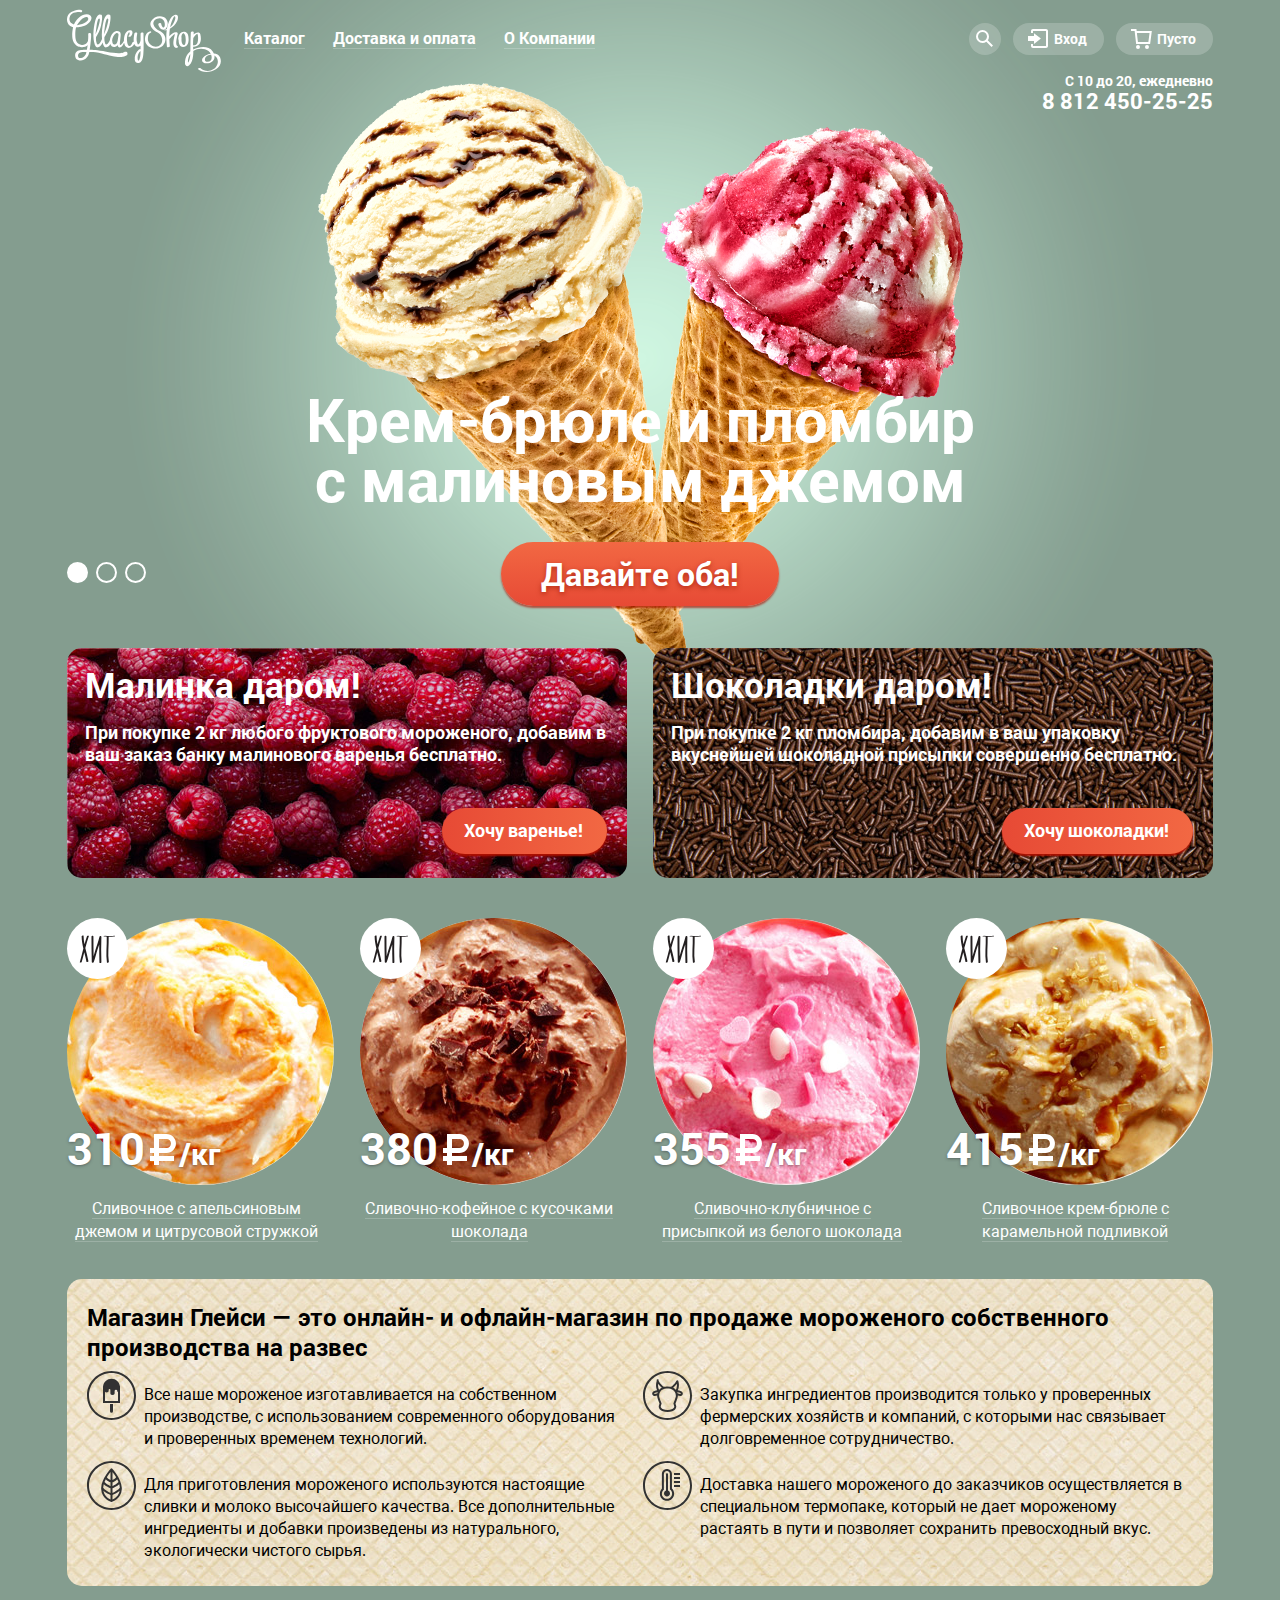
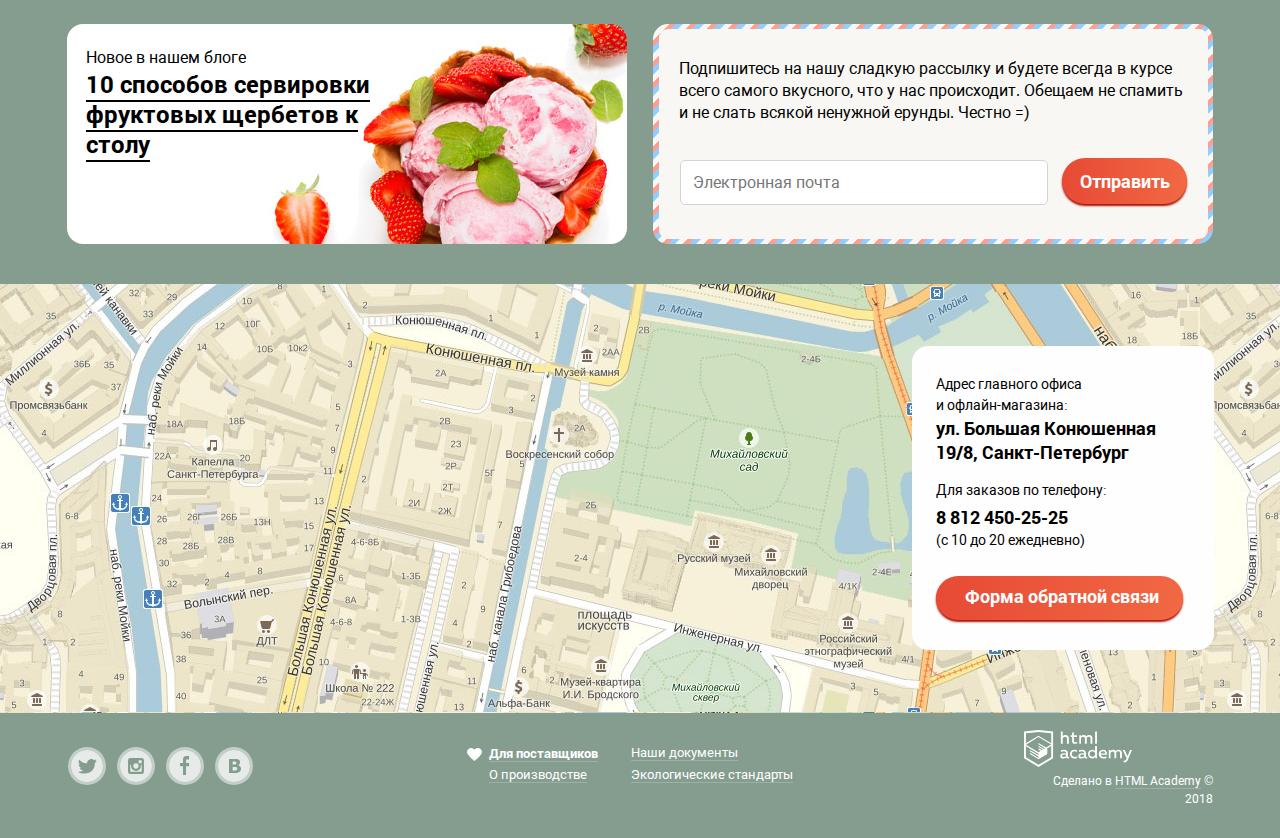
==== commit d04704fd: "Исправление ошибок" ====
--- a/index.html
+++ b/index.html
@@ -372,7 +372,6 @@
                         <a class="button button-map" href="form.html">Форма обратной связи</a>
                     </div>
                 </div>
-                <iframe src="https://yandex.ru/map-widget/v1/-/CBBinAbUXB" width="1350" height="429" frameborder="1" allowfullscreen="true"></iframe>
             </section>
         </main>
 
@@ -468,45 +467,7 @@
     </div>
     <div class="modal-overlay"></div>
     
-    <script>
-        var link = document.querySelector(".button-map");
-        var popup = document.querySelector(".modal-feedback");
-        var overlay = document.querySelector(".modal-overlay");
-        var close = document.querySelector(".modal-close");
-        var form = popup.querySelector(".feedback-form");
-        var name = popup.querySelector("[name=name]");
-        var email = popup.querySelector("[name=email]");
-        var message = popup.querySelector("[name=message]");
-        
-        link.addEventListener("click", function (evt) {
-            evt.preventDefault();
-            popup.classList.add("modal-feedback-show");
-            overlay.classList.add("modal-overlay-show");
-        });
-        
-        close.addEventListener("click", function (evt) {
-            evt.preventDefault();
-            popup.classList.remove("modal-feedback-show");
-            overlay.classList.remove("modal-overlay-show");
-        });
-        
-        form.addEventListener("submit", function (evt) {
-            if (!name.value || !email.value || !message.value) {
-                evt.preventDefault();
-                console.log("введите данные");
-            }
-        });
-        
-        window.addEventListener("keydown", function (evt) {
-            if (evt.keyCode === 27) {
-                if (popup.classList.contains("modal-feedback-show")) {
-                    evt.preventDefault();
-                    popup.classList.remove("modal-feedback-show");
-                    overlay.classList.remove("modal-overlay-show");
-                }
-            }
-        });
-    </script>
+    <script src="js/script.js"></script>
 </body>
 
 </html>--- a/css/style.css
+++ b/css/style.css
@@ -18,6 +18,13 @@
     80%  { opacity: 0.8; }
     100%  { opacity: 1; }
 }
+
+@keyframes shake {
+    0%, 100% { transform: translateX(-50%); }
+    10%, 30%, 50%, 70%, 90% { transform: translateX(-49%); }
+    20%, 40%, 60%, 80% { transform: translateX(-51%); }
+}
+
 
 body {
 	margin: 0;
@@ -89,6 +96,13 @@
 
 .modal-overlay.modal-overlay-show {
     display: block;
+    animation-name: display;
+    animation-duration: 0.3s;
+}
+
+.modal-feedback.modal-error {
+    animation-name: shake;
+    animation-duration: 0.6s;
 }
 
 .container {
@@ -947,7 +961,7 @@
 
 .ruble {
 	margin-top: -7px;
-	margin-left: 3px;
+	margin-left: -8px;
 	vertical-align: middle;
 }
 
@@ -1045,8 +1059,7 @@
 .features .features-title {
 	font-size: 24px;
 	line-height: 30px;
-	;
-	font-weight: 400;
+	font-weight: 600;
 	margin-top: 0;
 	margin-bottom: 22px;
 }
@@ -1430,7 +1443,8 @@
 	display: none;
 	position: fixed;
 	top: 100px;
-	left: 409px;
+	left: 50%;
+    transform: translateX(-50%);
 	z-index: 10;
 	width: 471px;
 	padding-top: 15px;
